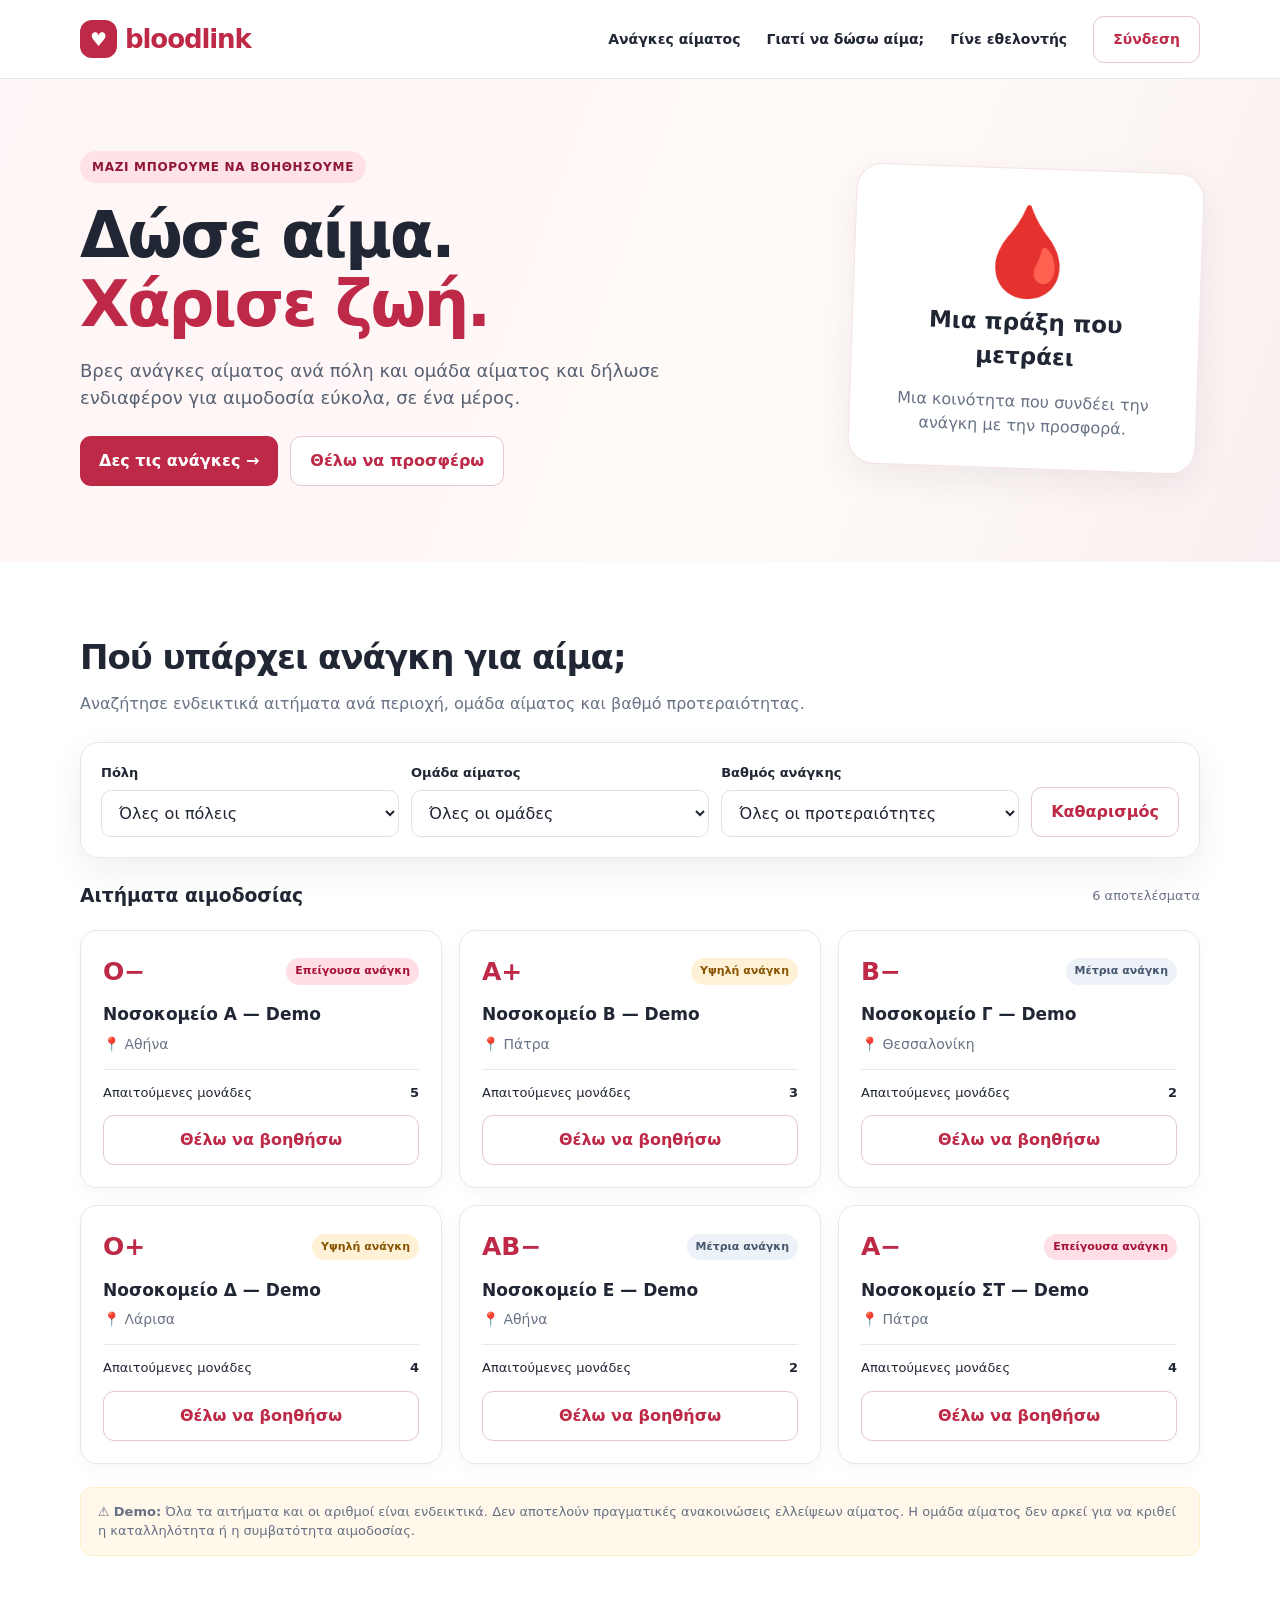
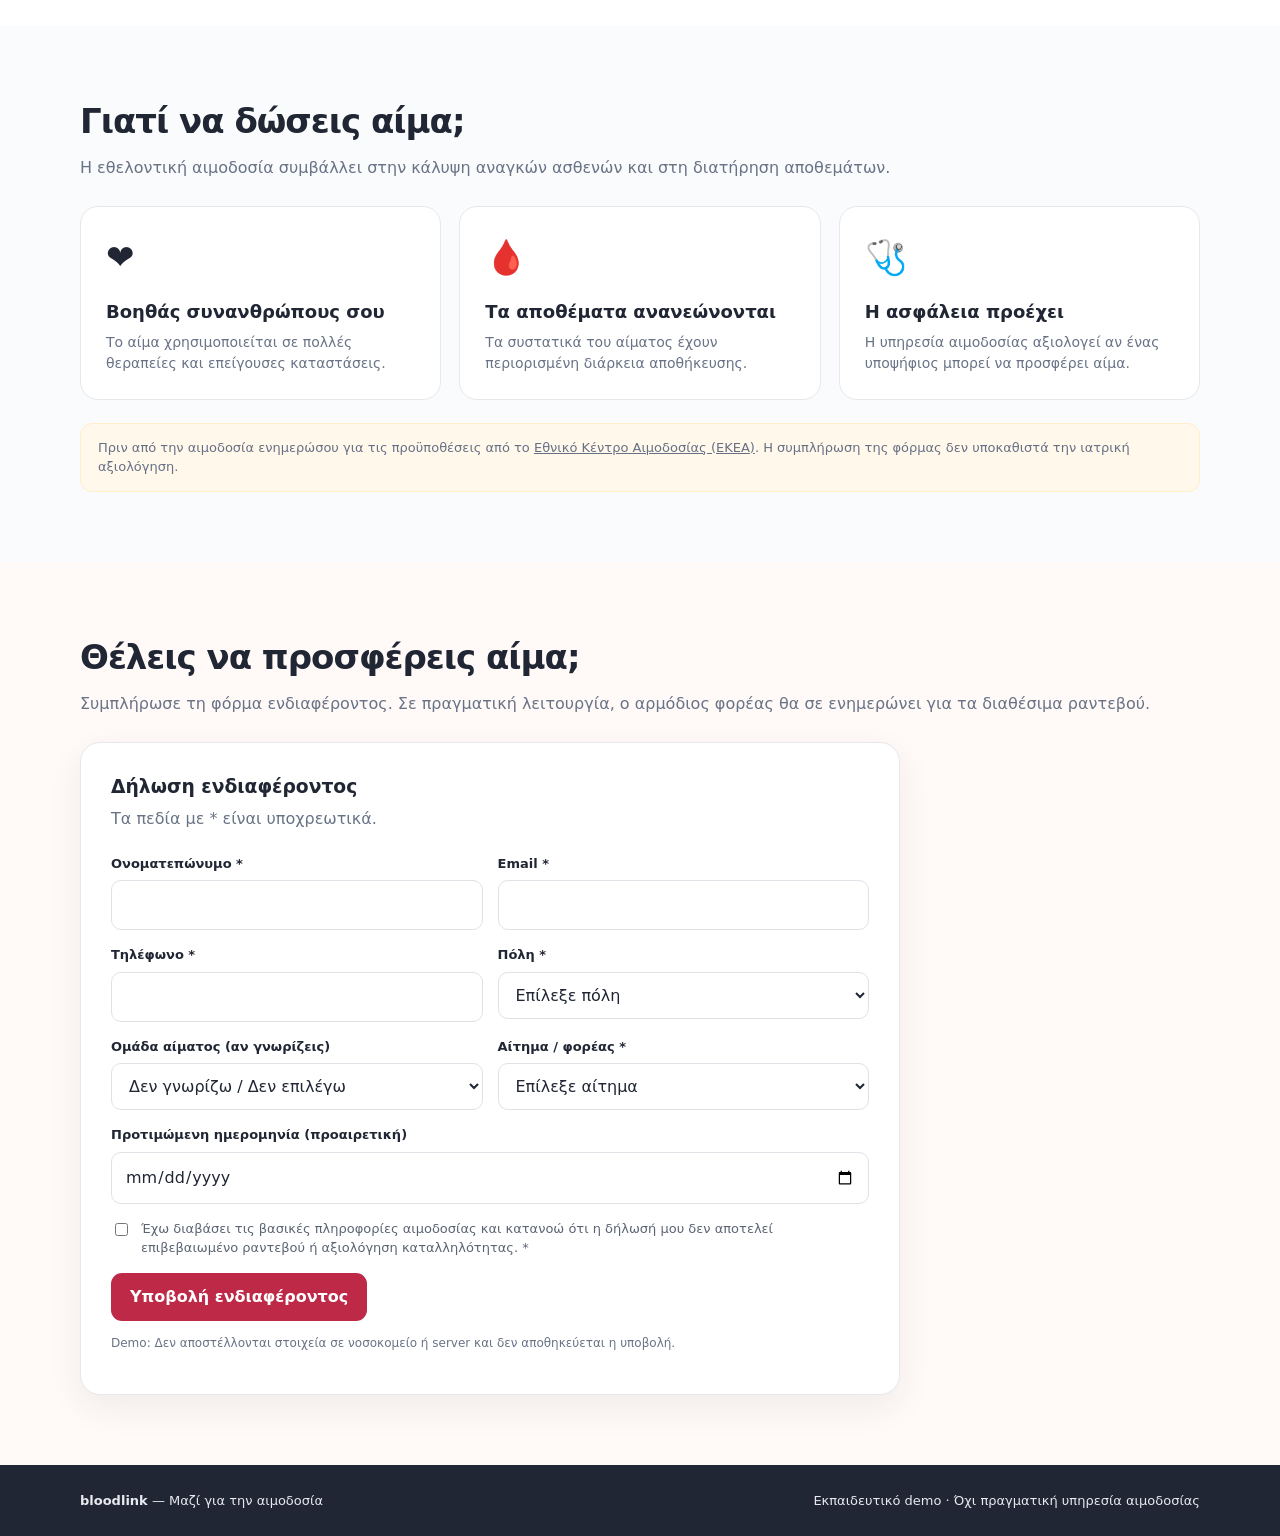
==== index.html @ 94431b00 "." ====
<!doctype html>
<html lang="el">
<head>
<meta charset="utf-8"><meta name="viewport" content="width=device-width, initial-scale=1">
<title>Bloodlink | Κάθε σταγόνα μετράει</title>
<style>
:root{--red:#bd2947;--red-dark:#8e1734;--ink:#202633;--muted:#697386;--border:#e8e8ec;--cream:#fffaf8;--surface:#fff;--soft:#fff1f3;--green:#167352;--shadow:0 12px 35px rgba(42,35,48,.07)}*{box-sizing:border-box}html{scroll-behavior:smooth}body{margin:0;background:#fff;color:var(--ink);font-family:system-ui,-apple-system,"Segoe UI",Arial,sans-serif;line-height:1.5}button,input,select{font:inherit}button{cursor:pointer}a{color:inherit;text-decoration:none}.wrap{width:min(1120px,calc(100% - 36px));margin:auto}.nav{border-bottom:1px solid var(--border);background:#fff;position:sticky;top:0;z-index:5}.nav-inner{display:flex;align-items:center;justify-content:space-between;gap:16px;height:78px}.brand{font-size:26px;font-weight:800;letter-spacing:-1.1px;color:var(--red);display:flex;align-items:center;gap:8px}.brand .mark{background:var(--red);color:#fff;border-radius:12px;padding:5px 10px;font-size:19px;letter-spacing:0}.navlinks{display:flex;align-items:center;gap:26px;font-size:14px;font-weight:600}.btn{border:0;border-radius:11px;padding:12px 19px;font-weight:700;display:inline-flex;align-items:center;justify-content:center;gap:8px}.primary{background:var(--red);color:#fff}.primary:hover{background:var(--red-dark)}.outline{background:#fff;border:1px solid #e6c6cf;color:var(--red)}.hero{background:linear-gradient(110deg,#fff5f6,#fffaf8 65%,#f8f0f0);padding:72px 0 76px}.hero-content{display:grid;grid-template-columns:1.35fr .65fr;gap:50px;align-items:center}.eyebrow{display:inline-block;background:#ffe2e8;color:var(--red-dark);font-size:12px;letter-spacing:.7px;font-weight:800;padding:7px 12px;border-radius:50px;text-transform:uppercase}h1{font-size:clamp(36px,5vw,64px);line-height:1.08;margin:18px 0 18px;letter-spacing:-2.4px}h1 span{color:var(--red)}.lead{font-size:18px;color:#576173;max-width:620px}.hero-actions{display:flex;gap:12px;flex-wrap:wrap;margin-top:25px}.hero-art{background:#fff;box-shadow:var(--shadow);border:1px solid #f6e2e6;border-radius:26px;padding:30px;text-align:center;transform:rotate(2deg)}.drop{font-size:88px;line-height:1.2}.hero-art strong{font-size:23px;display:block}.hero-art p{color:var(--muted);margin-bottom:0}.section{padding:70px 0}.section.alt{background:#fafbfc}.section-title{font-size:34px;letter-spacing:-1px;margin:0 0 9px}.sub{color:var(--muted);margin:0 0 26px}.filters{background:#fff;border:1px solid var(--border);border-radius:18px;box-shadow:var(--shadow);padding:20px;display:grid;grid-template-columns:1fr 1fr 1fr auto;gap:12px;align-items:end;margin-bottom:24px}.field label{display:block;font-size:13px;font-weight:750;margin-bottom:7px}.field input,.field select{width:100%;border:1px solid #dfe2e7;border-radius:10px;padding:12px 13px;background:#fff;color:var(--ink)}.field input:focus,.field select:focus{outline:3px solid #fbdce3;border-color:var(--red)}.results-head{display:flex;align-items:center;justify-content:space-between;gap:10px;margin:20px 0}.results-head h3{margin:0}.small{font-size:13px;color:var(--muted)}.cards{display:grid;grid-template-columns:repeat(3,minmax(0,1fr));gap:17px}.request{border:1px solid var(--border);border-radius:17px;padding:22px;background:white;box-shadow:0 5px 18px rgba(30,30,50,.035)}.request h3{margin:12px 0 6px;font-size:17px}.request p{color:var(--muted);margin:0 0 12px;font-size:14px}.topline{display:flex;align-items:center;justify-content:space-between;gap:10px}.blood{font-size:25px;font-weight:800;color:var(--red)}.urgency{border-radius:30px;padding:5px 9px;font-size:11px;font-weight:800}.urgent{background:#ffdee5;color:#a51235}.high{background:#fff1d5;color:#885400}.medium{background:#edf2f8;color:#46566d}.request .meta{margin-top:14px;padding:13px 0;border-top:1px solid var(--border);font-size:13px;display:flex;justify-content:space-between}.request .btn{width:100%}.empty{border:1px dashed #d8c8ca;border-radius:16px;padding:30px;text-align:center;color:var(--muted);grid-column:1/-1}.features{display:grid;grid-template-columns:repeat(3,1fr);gap:18px}.feature{border:1px solid var(--border);padding:25px;border-radius:18px;background:#fff}.feature .symbol{font-size:34px}.feature h3{font-size:18px;margin:15px 0 7px}.feature p{color:var(--muted);font-size:14px;margin:0}.notice{font-size:13px;color:#667085;background:#fff8eb;padding:14px 17px;border:1px solid #ffefc9;border-radius:12px;margin-top:23px}.signup{background:var(--cream)}.formgrid{display:grid;grid-template-columns:1fr 1fr;gap:15px}.form-panel{background:#fff;border:1px solid var(--border);border-radius:20px;padding:30px;box-shadow:var(--shadow);max-width:820px}.form-panel h3{margin:0 0 6px}.form-panel>p{color:var(--muted);margin:0 0 23px}.form-panel .wide{grid-column:1/-1}.check{display:flex;gap:10px;align-items:flex-start;font-size:13px;color:#5b6473}.check input{margin-top:4px}.footer{padding:26px 0;background:#212635;color:#e9e9ef}.foot{display:flex;justify-content:space-between;gap:18px;flex-wrap:wrap;font-size:13px}.modal{position:fixed;inset:0;background:rgba(28,26,35,.56);z-index:15;display:grid;place-items:center;padding:15px}.modal[hidden],#hospitalLogin[hidden],#volunteerLogin[hidden]{display:none}.dialog{width:min(470px,100%);background:#fff;border-radius:21px;padding:28px;box-shadow:0 22px 60px rgba(0,0,0,.2);position:relative}.close{position:absolute;right:15px;top:12px;border:0;background:#f5f5f6;border-radius:8px;width:32px;height:32px;font-size:20px}.role-tabs{display:flex;gap:7px;padding:5px;border-radius:11px;background:#f6f6f7;margin:18px 0}.role-tabs button{flex:1;border:none;border-radius:8px;background:transparent;padding:10px;font-weight:700}.role-tabs button.active{background:#fff;box-shadow:0 1px 5px #dedee0;color:var(--red)}.login-fields{display:grid;gap:14px}.hint{margin-top:13px;color:var(--muted);font-size:12px}.message{margin-top:14px;padding:12px;border-radius:10px;background:#e9f7f0;color:#116142;font-size:14px}.message[hidden]{display:none}.dashboard{background:#fafbfc;border:1px solid var(--border);border-radius:13px;padding:16px;margin-top:14px}.dashboard[hidden]{display:none}@media(max-width:800px){.hero-content{grid-template-columns:1fr}.hero-art{display:none}.filters{grid-template-columns:1fr 1fr}.cards,.features{grid-template-columns:1fr 1fr}.navlinks{gap:12px}.navlinks a{display:none}}@media(max-width:560px){.hero{padding:51px 0}.section{padding:51px 0}.filters,.cards,.features,.formgrid{grid-template-columns:1fr}.form-panel{padding:19px}.nav-inner{height:66px}h1{letter-spacing:-1px}}
</style>
</head>
<body>
<header class="nav"><div class="wrap nav-inner"><a class="brand" href="#top"><span class="mark">♥</span>bloodlink</a><nav class="navlinks"><a href="#requests">Ανάγκες αίματος</a><a href="#why">Γιατί να δώσω αίμα;</a><a href="#volunteer">Γίνε εθελοντής</a><button class="btn outline" id="openLogin">Σύνδεση</button></nav></div></header>
<main id="top">
<section class="hero"><div class="wrap hero-content"><div><span class="eyebrow">Μαζί μπορούμε να βοηθήσουμε</span><h1>Δώσε αίμα.<br><span>Χάρισε ζωή.</span></h1><p class="lead">Βρες ανάγκες αίματος ανά πόλη και ομάδα αίματος και δήλωσε ενδιαφέρον για αιμοδοσία εύκολα, σε ένα μέρος.</p><div class="hero-actions"><a class="btn primary" href="#requests">Δες τις ανάγκες →</a><a class="btn outline" href="#volunteer">Θέλω να προσφέρω</a></div></div><div class="hero-art"><div class="drop">🩸</div><strong>Μια πράξη που μετράει</strong><p>Μια κοινότητα που συνδέει την ανάγκη με την προσφορά.</p></div></div></section>
<section class="section" id="requests"><div class="wrap"><h2 class="section-title">Πού υπάρχει ανάγκη για αίμα;</h2><p class="sub">Αναζήτησε ενδεικτικά αιτήματα ανά περιοχή, ομάδα αίματος και βαθμό προτεραιότητας.</p><div class="filters"><div class="field"><label for="city">Πόλη</label><select id="city"><option value="">Όλες οι πόλεις</option><option>Αθήνα</option><option>Θεσσαλονίκη</option><option>Πάτρα</option><option>Λάρισα</option></select></div><div class="field"><label for="bloodType">Ομάδα αίματος</label><select id="bloodType"><option value="">Όλες οι ομάδες</option><option>O−</option><option>O+</option><option>A−</option><option>A+</option><option>B−</option><option>B+</option><option>AB−</option><option>AB+</option></select></div><div class="field"><label for="priority">Βαθμός ανάγκης</label><select id="priority"><option value="">Όλες οι προτεραιότητες</option><option value="Επείγουσα">Επείγουσα</option><option value="Υψηλή">Υψηλή</option><option value="Μέτρια">Μέτρια</option></select></div><button class="btn outline" id="clearFilters" type="button">Καθαρισμός</button></div><div class="results-head"><h3>Αιτήματα αιμοδοσίας</h3><span class="small" id="count"></span></div><div class="cards" id="cards"></div><div class="notice">⚠️ <strong>Demo:</strong> Όλα τα αιτήματα και οι αριθμοί είναι ενδεικτικά. Δεν αποτελούν πραγματικές ανακοινώσεις ελλείψεων αίματος. Η ομάδα αίματος δεν αρκεί για να κριθεί η καταλληλότητα ή η συμβατότητα αιμοδοσίας.</div></div></section>
<section class="section alt" id="why"><div class="wrap"><h2 class="section-title">Γιατί να δώσεις αίμα;</h2><p class="sub">Η εθελοντική αιμοδοσία συμβάλλει στην κάλυψη αναγκών ασθενών και στη διατήρηση αποθεμάτων.</p><div class="features"><article class="feature"><div class="symbol">❤️</div><h3>Βοηθάς συνανθρώπους σου</h3><p>Το αίμα χρησιμοποιείται σε πολλές θεραπείες και επείγουσες καταστάσεις.</p></article><article class="feature"><div class="symbol">🩸</div><h3>Τα αποθέματα ανανεώνονται</h3><p>Τα συστατικά του αίματος έχουν περιορισμένη διάρκεια αποθήκευσης.</p></article><article class="feature"><div class="symbol">🩺</div><h3>Η ασφάλεια προέχει</h3><p>Η υπηρεσία αιμοδοσίας αξιολογεί αν ένας υποψήφιος μπορεί να προσφέρει αίμα.</p></article></div><div class="notice">Πριν από την αιμοδοσία ενημερώσου για τις προϋποθέσεις από το <a href="https://ekea.gr/" target="_blank" rel="noopener noreferrer" style="text-decoration:underline">Εθνικό Κέντρο Αιμοδοσίας (ΕΚΕΑ)</a>. Η συμπλήρωση της φόρμας δεν υποκαθιστά την ιατρική αξιολόγηση.</div></div></section>
<section class="section signup" id="volunteer"><div class="wrap"><h2 class="section-title">Θέλεις να προσφέρεις αίμα;</h2><p class="sub">Συμπλήρωσε τη φόρμα ενδιαφέροντος. Σε πραγματική λειτουργία, ο αρμόδιος φορέας θα σε ενημερώνει για τα διαθέσιμα ραντεβού.</p><form class="form-panel" id="interestForm"><h3>Δήλωση ενδιαφέροντος</h3><p>Τα πεδία με * είναι υποχρεωτικά.</p><div class="formgrid"><div class="field"><label for="fullName">Ονοματεπώνυμο *</label><input id="fullName" required maxlength="100" autocomplete="name"></div><div class="field"><label for="email">Email *</label><input id="email" type="email" required autocomplete="email"></div><div class="field"><label for="phone">Τηλέφωνο *</label><input id="phone" type="tel" required autocomplete="tel" maxlength="25"></div><div class="field"><label for="formCity">Πόλη *</label><select id="formCity" required><option value="">Επίλεξε πόλη</option><option>Αθήνα</option><option>Θεσσαλονίκη</option><option>Πάτρα</option><option>Λάρισα</option></select></div><div class="field"><label for="formBlood">Ομάδα αίματος (αν γνωρίζεις)</label><select id="formBlood"><option value="">Δεν γνωρίζω / Δεν επιλέγω</option><option>O−</option><option>O+</option><option>A−</option><option>A+</option><option>B−</option><option>B+</option><option>AB−</option><option>AB+</option></select></div><div class="field"><label for="requestSelect">Αίτημα / φορέας *</label><select id="requestSelect" required></select></div><div class="field wide"><label for="preferredDate">Προτιμώμενη ημερομηνία (προαιρετική)</label><input id="preferredDate" type="date"></div><label class="check wide"><input type="checkbox" id="consent" required><span>Έχω διαβάσει τις βασικές πληροφορίες αιμοδοσίας και κατανοώ ότι η δήλωσή μου δεν αποτελεί επιβεβαιωμένο ραντεβού ή αξιολόγηση καταλληλότητας. *</span></label><div class="wide"><button class="btn primary" type="submit">Υποβολή ενδιαφέροντος</button><div id="formMessage" class="message" role="status" aria-live="polite" hidden></div><p class="hint">Demo: Δεν αποστέλλονται στοιχεία σε νοσοκομείο ή server και δεν αποθηκεύεται η υποβολή.</p></div></div></form></div></section>
</main>
<footer class="footer"><div class="wrap foot"><span><strong>bloodlink</strong> — Μαζί για την αιμοδοσία</span><span>Εκπαιδευτικό demo · Όχι πραγματική υπηρεσία αιμοδοσίας</span></div></footer>
<div class="modal" id="loginModal" hidden><div class="dialog" role="dialog" aria-modal="true" aria-labelledby="loginTitle"><button class="close" type="button" id="closeLogin" aria-label="Κλείσιμο">×</button><h2 id="loginTitle" style="margin:0">Σύνδεση στο Bloodlink</h2><p class="small">Επίλεξε τύπο λογαριασμού.</p><div class="role-tabs"><button type="button" class="active" data-role="volunteer">Εθελοντής</button><button type="button" data-role="hospital">Νοσοκομείο</button></div><div id="volunteerLogin"><p class="small">Οι εθελοντές θα ταυτοποιούνται μέσω TAXISnet στην τελική εφαρμογή.</p><button class="btn primary" type="button" id="taxisDemo" style="width:100%">Σύνδεση μέσω TAXISnet (demo)</button><p class="hint">Εκπαιδευτική προσομοίωση — δεν συνδέεται με την ΑΑΔΕ και δεν ζητά κωδικούς TAXISnet.</p></div><form id="hospitalLogin" class="login-fields" hidden><div class="field"><label for="hospitalUsername">Όνομα νοσοκομείου</label><input id="hospitalUsername" required maxlength="120" autocomplete="off" placeholder="π.χ. Γενικό Νοσοκομείο Αθηνών"></div><div class="field"><label for="hospitalPassword">Κωδικός πρόσβασης</label><input id="hospitalPassword" type="password" required autocomplete="off" placeholder="Δοκιμαστικός κωδικός"></div><button class="btn primary" type="submit">Σύνδεση νοσοκομείου (demo)</button><p class="hint">Χρησιμοποίησε μόνο δοκιμαστικό κωδικό. Δεν υπάρχει πραγματική ταυτοποίηση.</p></form><div id="loginResult" class="dashboard" hidden aria-live="polite"></div></div></div>
<script>
const defaultRequests=[{id:1,hospital:'Νοσοκομείο Α — Demo',city:'Αθήνα',blood:'O−',units:5,priority:'Επείγουσα'},{id:2,hospital:'Νοσοκομείο Β — Demo',city:'Πάτρα',blood:'A+',units:3,priority:'Υψηλή'},{id:3,hospital:'Νοσοκομείο Γ — Demo',city:'Θεσσαλονίκη',blood:'B−',units:2,priority:'Μέτρια'},{id:4,hospital:'Νοσοκομείο Δ — Demo',city:'Λάρισα',blood:'O+',units:4,priority:'Υψηλή'},{id:5,hospital:'Νοσοκομείο Ε — Demo',city:'Αθήνα',blood:'AB−',units:2,priority:'Μέτρια'},{id:6,hospital:'Νοσοκομείο ΣΤ — Demo',city:'Πάτρα',blood:'A−',units:4,priority:'Επείγουσα'}];
const requests=JSON.parse(localStorage.getItem('bloodlink_demo_requests')||'null')||defaultRequests;
const cards=document.getElementById('cards'),selCity=document.getElementById('city'),selBlood=document.getElementById('bloodType'),selPriority=document.getElementById('priority');
function render(){const filtered=requests.filter(x=>(!selCity.value||selCity.value===x.city)&&(!selBlood.value||selBlood.value===x.blood)&&(!selPriority.value||selPriority.value===x.priority));document.getElementById('count').textContent=filtered.length+' αποτελέσματα';cards.replaceChildren();if(!filtered.length){const e=document.createElement('div');e.className='empty';e.textContent='Δεν βρέθηκαν αιτήματα με αυτά τα φίλτρα.';cards.append(e);return}for(const x of filtered){const article=document.createElement('article');article.className='request';const cls=x.priority==='Επείγουσα'?'urgent':x.priority==='Υψηλή'?'high':'medium';article.innerHTML=`<div class="topline"><span class="blood">${x.blood}</span><span class="urgency ${cls}">${x.priority} ανάγκη</span></div><h3>${x.hospital}</h3><p>📍 ${x.city}</p><div class="meta"><span>Απαιτούμενες μονάδες</span><strong>${x.units}</strong></div><button class="btn outline" type="button">Θέλω να βοηθήσω</button>`;article.querySelector('button').addEventListener('click',()=>{document.getElementById('requestSelect').value=String(x.id);document.getElementById('formCity').value=x.city;document.getElementById('volunteer').scrollIntoView({behavior:'smooth'});});cards.append(article)}}
[selCity,selBlood,selPriority].forEach(x=>x.addEventListener('change',render));document.getElementById('clearFilters').addEventListener('click',()=>{selCity.value='';selBlood.value='';selPriority.value='';render()});const rq=document.getElementById('requestSelect');rq.add(new Option('Επίλεξε αίτημα',''));for(const r of requests)rq.add(new Option(`${r.hospital} (${r.city}, ${r.blood})`,String(r.id)));render();document.getElementById('preferredDate').min=new Date().toLocaleDateString('en-CA');document.getElementById('interestForm').addEventListener('submit',ev=>{ev.preventDefault();const out=document.getElementById('formMessage');out.textContent='Η φόρμα συμπληρώθηκε επιτυχώς (demo). Σε πραγματική λειτουργία, ο αρμόδιος φορέας θα σε ειδοποιήσει για τη διαθεσιμότητα ραντεβού. Δεν έχει αποσταλεί ή αποθηκευτεί κάποιο αίτημα.';out.hidden=false;out.scrollIntoView({behavior:'smooth',block:'nearest'});});
const modal=document.getElementById('loginModal'),result=document.getElementById('loginResult');
let role='volunteer';
const volunteerLogin=document.getElementById('volunteerLogin'),hospitalLogin=document.getElementById('hospitalLogin');
document.getElementById('openLogin').addEventListener('click',()=>{modal.hidden=false;result.hidden=true;document.getElementById('taxisDemo').focus()});
function closeModal(){modal.hidden=true;hospitalLogin.reset();result.hidden=true}
document.getElementById('closeLogin').addEventListener('click',closeModal);
modal.addEventListener('click',e=>{if(e.target===modal)closeModal()});
document.addEventListener('keydown',e=>{if(e.key==='Escape'&&!modal.hidden)closeModal()});
document.querySelectorAll('[data-role]').forEach(b=>b.addEventListener('click',()=>{role=b.dataset.role;document.querySelectorAll('[data-role]').forEach(x=>x.classList.toggle('active',x===b));volunteerLogin.hidden=role!=='volunteer';hospitalLogin.hidden=role!=='hospital';result.hidden=true;}));
function showLoginDemo(title,description){result.replaceChildren();const head=document.createElement('strong');head.textContent=title;const line=document.createElement('p');line.textContent=description;result.append(head,line);result.hidden=false;}
document.getElementById('taxisDemo').addEventListener('click',()=>{sessionStorage.setItem('bloodlink_demo_role','volunteer');location.href='volunteer-dashboard.html';});
hospitalLogin.addEventListener('submit',e=>{e.preventDefault();const name=document.getElementById('hospitalUsername').value.trim();if(!name)return;sessionStorage.setItem('bloodlink_demo_role','hospital');sessionStorage.setItem('bloodlink_demo_hospital',name);document.getElementById('hospitalPassword').value='';location.href='hospital-dashboard.html';});
</script>
</body></html>
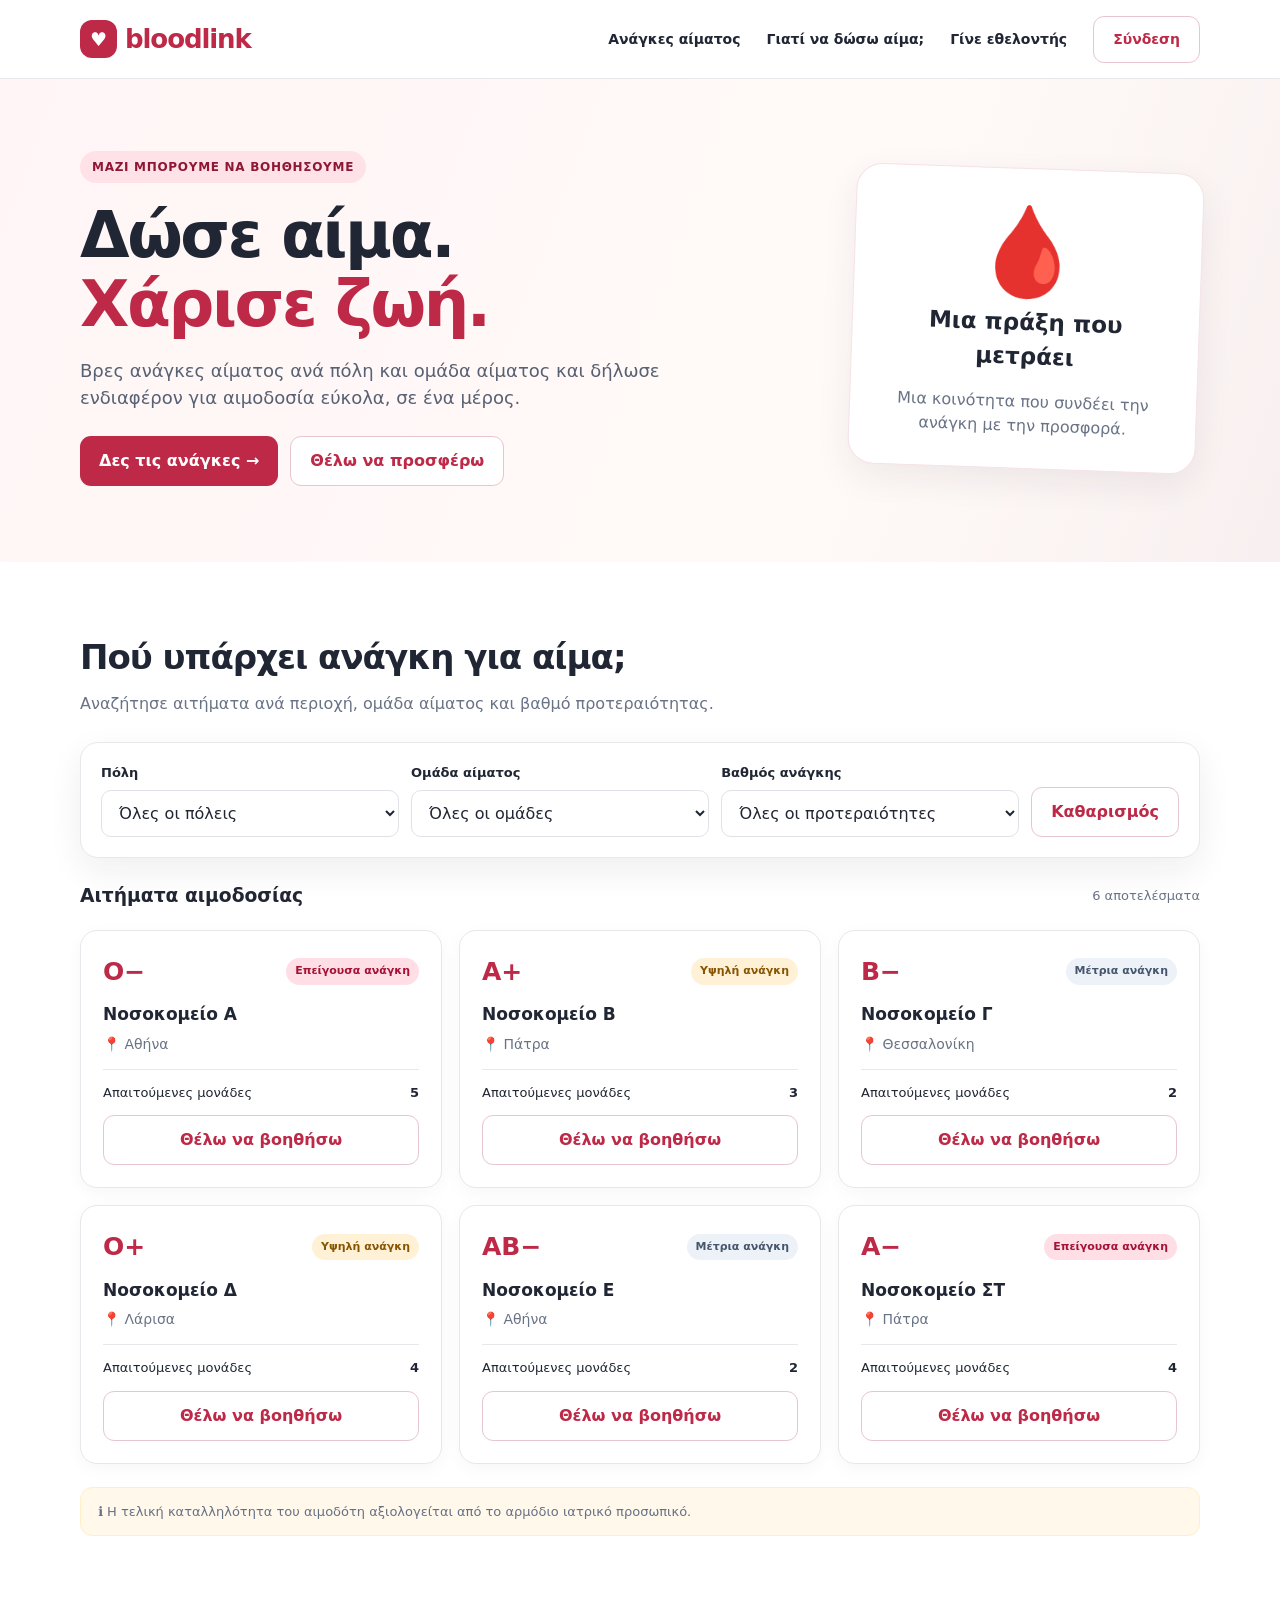
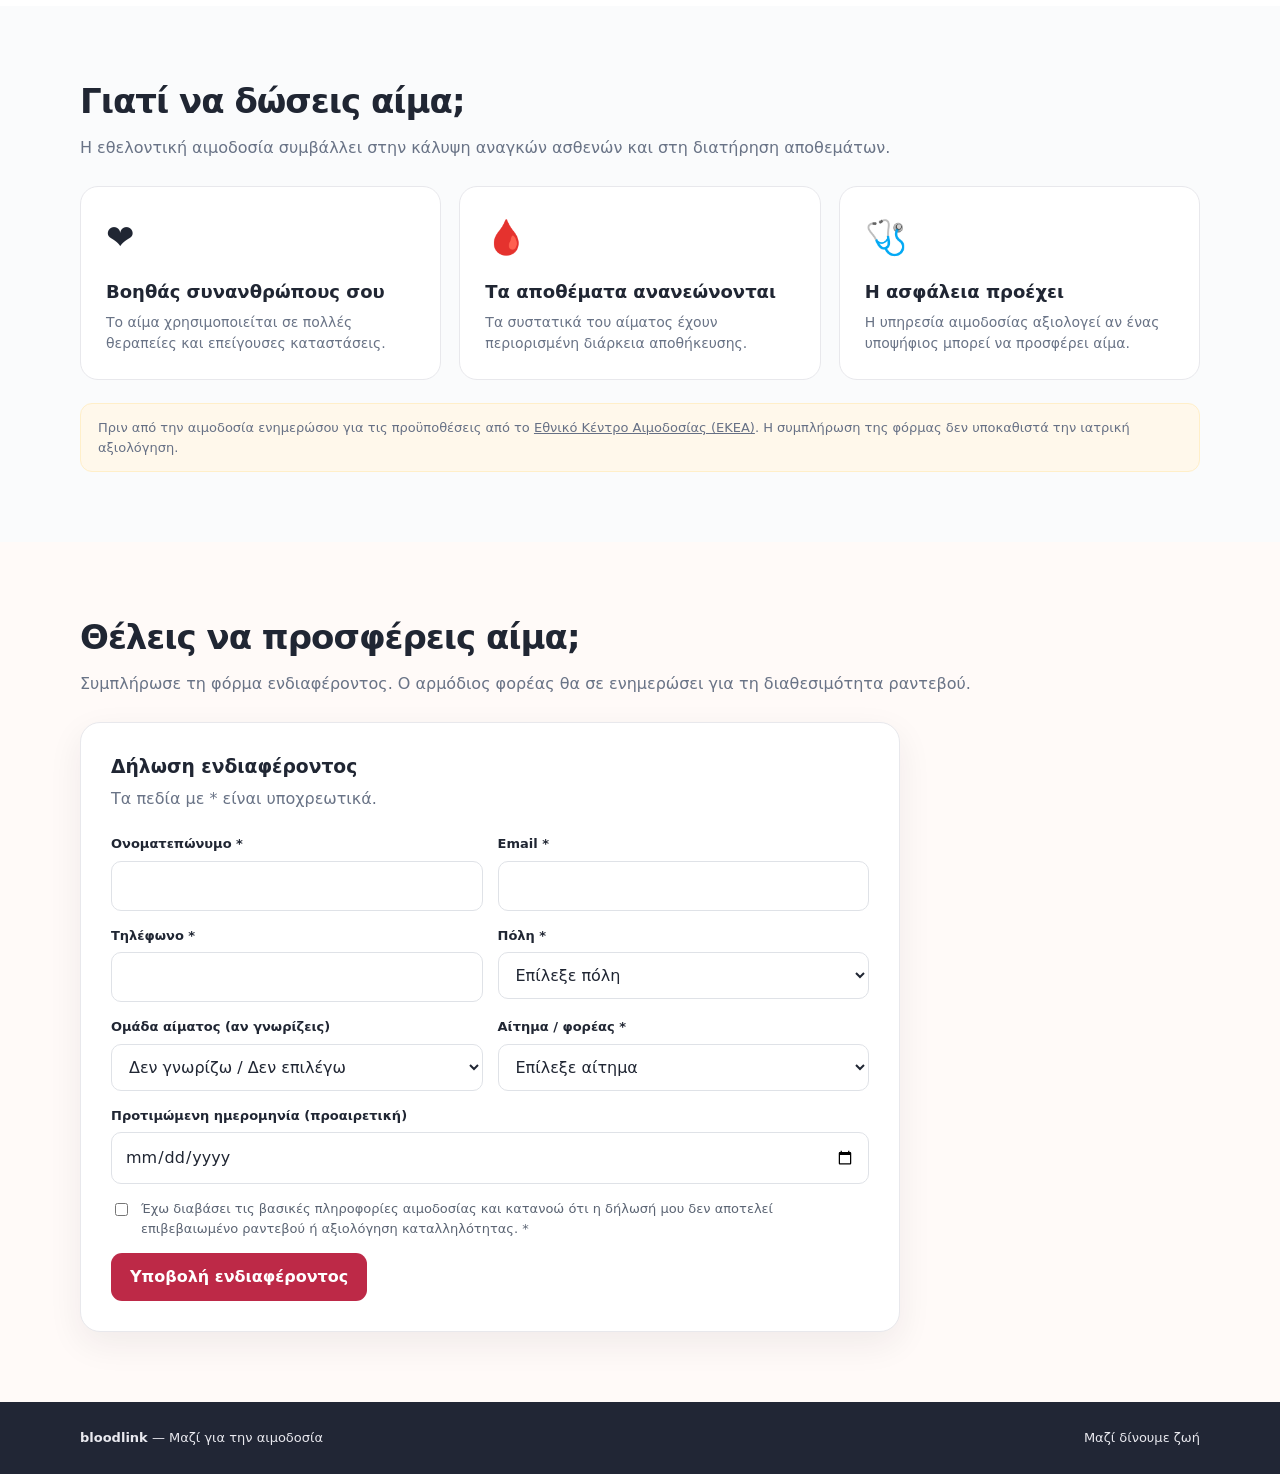
==== commit 593ad7a1: "..." ====
--- a/index.html
+++ b/index.html
@@ -11,29 +11,29 @@
 <header class="nav"><div class="wrap nav-inner"><a class="brand" href="#top"><span class="mark">♥</span>bloodlink</a><nav class="navlinks"><a href="#requests">Ανάγκες αίματος</a><a href="#why">Γιατί να δώσω αίμα;</a><a href="#volunteer">Γίνε εθελοντής</a><button class="btn outline" id="openLogin">Σύνδεση</button></nav></div></header>
 <main id="top">
 <section class="hero"><div class="wrap hero-content"><div><span class="eyebrow">Μαζί μπορούμε να βοηθήσουμε</span><h1>Δώσε αίμα.<br><span>Χάρισε ζωή.</span></h1><p class="lead">Βρες ανάγκες αίματος ανά πόλη και ομάδα αίματος και δήλωσε ενδιαφέρον για αιμοδοσία εύκολα, σε ένα μέρος.</p><div class="hero-actions"><a class="btn primary" href="#requests">Δες τις ανάγκες →</a><a class="btn outline" href="#volunteer">Θέλω να προσφέρω</a></div></div><div class="hero-art"><div class="drop">🩸</div><strong>Μια πράξη που μετράει</strong><p>Μια κοινότητα που συνδέει την ανάγκη με την προσφορά.</p></div></div></section>
-<section class="section" id="requests"><div class="wrap"><h2 class="section-title">Πού υπάρχει ανάγκη για αίμα;</h2><p class="sub">Αναζήτησε ενδεικτικά αιτήματα ανά περιοχή, ομάδα αίματος και βαθμό προτεραιότητας.</p><div class="filters"><div class="field"><label for="city">Πόλη</label><select id="city"><option value="">Όλες οι πόλεις</option><option>Αθήνα</option><option>Θεσσαλονίκη</option><option>Πάτρα</option><option>Λάρισα</option></select></div><div class="field"><label for="bloodType">Ομάδα αίματος</label><select id="bloodType"><option value="">Όλες οι ομάδες</option><option>O−</option><option>O+</option><option>A−</option><option>A+</option><option>B−</option><option>B+</option><option>AB−</option><option>AB+</option></select></div><div class="field"><label for="priority">Βαθμός ανάγκης</label><select id="priority"><option value="">Όλες οι προτεραιότητες</option><option value="Επείγουσα">Επείγουσα</option><option value="Υψηλή">Υψηλή</option><option value="Μέτρια">Μέτρια</option></select></div><button class="btn outline" id="clearFilters" type="button">Καθαρισμός</button></div><div class="results-head"><h3>Αιτήματα αιμοδοσίας</h3><span class="small" id="count"></span></div><div class="cards" id="cards"></div><div class="notice">⚠️ <strong>Demo:</strong> Όλα τα αιτήματα και οι αριθμοί είναι ενδεικτικά. Δεν αποτελούν πραγματικές ανακοινώσεις ελλείψεων αίματος. Η ομάδα αίματος δεν αρκεί για να κριθεί η καταλληλότητα ή η συμβατότητα αιμοδοσίας.</div></div></section>
+<section class="section" id="requests"><div class="wrap"><h2 class="section-title">Πού υπάρχει ανάγκη για αίμα;</h2><p class="sub">Αναζήτησε αιτήματα ανά περιοχή, ομάδα αίματος και βαθμό προτεραιότητας.</p><div class="filters"><div class="field"><label for="city">Πόλη</label><select id="city"><option value="">Όλες οι πόλεις</option><option>Αθήνα</option><option>Θεσσαλονίκη</option><option>Πάτρα</option><option>Λάρισα</option></select></div><div class="field"><label for="bloodType">Ομάδα αίματος</label><select id="bloodType"><option value="">Όλες οι ομάδες</option><option>O−</option><option>O+</option><option>A−</option><option>A+</option><option>B−</option><option>B+</option><option>AB−</option><option>AB+</option></select></div><div class="field"><label for="priority">Βαθμός ανάγκης</label><select id="priority"><option value="">Όλες οι προτεραιότητες</option><option value="Επείγουσα">Επείγουσα</option><option value="Υψηλή">Υψηλή</option><option value="Μέτρια">Μέτρια</option></select></div><button class="btn outline" id="clearFilters" type="button">Καθαρισμός</button></div><div class="results-head"><h3>Αιτήματα αιμοδοσίας</h3><span class="small" id="count"></span></div><div class="cards" id="cards"></div><div class="notice">ℹ️ Η τελική καταλληλότητα του αιμοδότη αξιολογείται από το αρμόδιο ιατρικό προσωπικό.</div></div></section>
 <section class="section alt" id="why"><div class="wrap"><h2 class="section-title">Γιατί να δώσεις αίμα;</h2><p class="sub">Η εθελοντική αιμοδοσία συμβάλλει στην κάλυψη αναγκών ασθενών και στη διατήρηση αποθεμάτων.</p><div class="features"><article class="feature"><div class="symbol">❤️</div><h3>Βοηθάς συνανθρώπους σου</h3><p>Το αίμα χρησιμοποιείται σε πολλές θεραπείες και επείγουσες καταστάσεις.</p></article><article class="feature"><div class="symbol">🩸</div><h3>Τα αποθέματα ανανεώνονται</h3><p>Τα συστατικά του αίματος έχουν περιορισμένη διάρκεια αποθήκευσης.</p></article><article class="feature"><div class="symbol">🩺</div><h3>Η ασφάλεια προέχει</h3><p>Η υπηρεσία αιμοδοσίας αξιολογεί αν ένας υποψήφιος μπορεί να προσφέρει αίμα.</p></article></div><div class="notice">Πριν από την αιμοδοσία ενημερώσου για τις προϋποθέσεις από το <a href="https://ekea.gr/" target="_blank" rel="noopener noreferrer" style="text-decoration:underline">Εθνικό Κέντρο Αιμοδοσίας (ΕΚΕΑ)</a>. Η συμπλήρωση της φόρμας δεν υποκαθιστά την ιατρική αξιολόγηση.</div></div></section>
-<section class="section signup" id="volunteer"><div class="wrap"><h2 class="section-title">Θέλεις να προσφέρεις αίμα;</h2><p class="sub">Συμπλήρωσε τη φόρμα ενδιαφέροντος. Σε πραγματική λειτουργία, ο αρμόδιος φορέας θα σε ενημερώνει για τα διαθέσιμα ραντεβού.</p><form class="form-panel" id="interestForm"><h3>Δήλωση ενδιαφέροντος</h3><p>Τα πεδία με * είναι υποχρεωτικά.</p><div class="formgrid"><div class="field"><label for="fullName">Ονοματεπώνυμο *</label><input id="fullName" required maxlength="100" autocomplete="name"></div><div class="field"><label for="email">Email *</label><input id="email" type="email" required autocomplete="email"></div><div class="field"><label for="phone">Τηλέφωνο *</label><input id="phone" type="tel" required autocomplete="tel" maxlength="25"></div><div class="field"><label for="formCity">Πόλη *</label><select id="formCity" required><option value="">Επίλεξε πόλη</option><option>Αθήνα</option><option>Θεσσαλονίκη</option><option>Πάτρα</option><option>Λάρισα</option></select></div><div class="field"><label for="formBlood">Ομάδα αίματος (αν γνωρίζεις)</label><select id="formBlood"><option value="">Δεν γνωρίζω / Δεν επιλέγω</option><option>O−</option><option>O+</option><option>A−</option><option>A+</option><option>B−</option><option>B+</option><option>AB−</option><option>AB+</option></select></div><div class="field"><label for="requestSelect">Αίτημα / φορέας *</label><select id="requestSelect" required></select></div><div class="field wide"><label for="preferredDate">Προτιμώμενη ημερομηνία (προαιρετική)</label><input id="preferredDate" type="date"></div><label class="check wide"><input type="checkbox" id="consent" required><span>Έχω διαβάσει τις βασικές πληροφορίες αιμοδοσίας και κατανοώ ότι η δήλωσή μου δεν αποτελεί επιβεβαιωμένο ραντεβού ή αξιολόγηση καταλληλότητας. *</span></label><div class="wide"><button class="btn primary" type="submit">Υποβολή ενδιαφέροντος</button><div id="formMessage" class="message" role="status" aria-live="polite" hidden></div><p class="hint">Demo: Δεν αποστέλλονται στοιχεία σε νοσοκομείο ή server και δεν αποθηκεύεται η υποβολή.</p></div></div></form></div></section>
+<section class="section signup" id="volunteer"><div class="wrap"><h2 class="section-title">Θέλεις να προσφέρεις αίμα;</h2><p class="sub">Συμπλήρωσε τη φόρμα ενδιαφέροντος. Ο αρμόδιος φορέας θα σε ενημερώσει για τη διαθεσιμότητα ραντεβού.</p><form class="form-panel" id="interestForm"><h3>Δήλωση ενδιαφέροντος</h3><p>Τα πεδία με * είναι υποχρεωτικά.</p><div class="formgrid"><div class="field"><label for="fullName">Ονοματεπώνυμο *</label><input id="fullName" required maxlength="100" autocomplete="name"></div><div class="field"><label for="email">Email *</label><input id="email" type="email" required autocomplete="email"></div><div class="field"><label for="phone">Τηλέφωνο *</label><input id="phone" type="tel" required autocomplete="tel" maxlength="25"></div><div class="field"><label for="formCity">Πόλη *</label><select id="formCity" required><option value="">Επίλεξε πόλη</option><option>Αθήνα</option><option>Θεσσαλονίκη</option><option>Πάτρα</option><option>Λάρισα</option></select></div><div class="field"><label for="formBlood">Ομάδα αίματος (αν γνωρίζεις)</label><select id="formBlood"><option value="">Δεν γνωρίζω / Δεν επιλέγω</option><option>O−</option><option>O+</option><option>A−</option><option>A+</option><option>B−</option><option>B+</option><option>AB−</option><option>AB+</option></select></div><div class="field"><label for="requestSelect">Αίτημα / φορέας *</label><select id="requestSelect" required></select></div><div class="field wide"><label for="preferredDate">Προτιμώμενη ημερομηνία (προαιρετική)</label><input id="preferredDate" type="date"></div><label class="check wide"><input type="checkbox" id="consent" required><span>Έχω διαβάσει τις βασικές πληροφορίες αιμοδοσίας και κατανοώ ότι η δήλωσή μου δεν αποτελεί επιβεβαιωμένο ραντεβού ή αξιολόγηση καταλληλότητας. *</span></label><div class="wide"><button class="btn primary" type="submit">Υποβολή ενδιαφέροντος</button><div id="formMessage" class="message" role="status" aria-live="polite" hidden></div></div></div></form></div></section>
 </main>
-<footer class="footer"><div class="wrap foot"><span><strong>bloodlink</strong> — Μαζί για την αιμοδοσία</span><span>Εκπαιδευτικό demo · Όχι πραγματική υπηρεσία αιμοδοσίας</span></div></footer>
-<div class="modal" id="loginModal" hidden><div class="dialog" role="dialog" aria-modal="true" aria-labelledby="loginTitle"><button class="close" type="button" id="closeLogin" aria-label="Κλείσιμο">×</button><h2 id="loginTitle" style="margin:0">Σύνδεση στο Bloodlink</h2><p class="small">Επίλεξε τύπο λογαριασμού.</p><div class="role-tabs"><button type="button" class="active" data-role="volunteer">Εθελοντής</button><button type="button" data-role="hospital">Νοσοκομείο</button></div><div id="volunteerLogin"><p class="small">Οι εθελοντές θα ταυτοποιούνται μέσω TAXISnet στην τελική εφαρμογή.</p><button class="btn primary" type="button" id="taxisDemo" style="width:100%">Σύνδεση μέσω TAXISnet (demo)</button><p class="hint">Εκπαιδευτική προσομοίωση — δεν συνδέεται με την ΑΑΔΕ και δεν ζητά κωδικούς TAXISnet.</p></div><form id="hospitalLogin" class="login-fields" hidden><div class="field"><label for="hospitalUsername">Όνομα νοσοκομείου</label><input id="hospitalUsername" required maxlength="120" autocomplete="off" placeholder="π.χ. Γενικό Νοσοκομείο Αθηνών"></div><div class="field"><label for="hospitalPassword">Κωδικός πρόσβασης</label><input id="hospitalPassword" type="password" required autocomplete="off" placeholder="Δοκιμαστικός κωδικός"></div><button class="btn primary" type="submit">Σύνδεση νοσοκομείου (demo)</button><p class="hint">Χρησιμοποίησε μόνο δοκιμαστικό κωδικό. Δεν υπάρχει πραγματική ταυτοποίηση.</p></form><div id="loginResult" class="dashboard" hidden aria-live="polite"></div></div></div>
+<footer class="footer"><div class="wrap foot"><span><strong>bloodlink</strong> — Μαζί για την αιμοδοσία</span><span>Μαζί δίνουμε ζωή</span></div></footer>
+<div class="modal" id="loginModal" hidden><div class="dialog" role="dialog" aria-modal="true" aria-labelledby="loginTitle"><button class="close" type="button" id="closeLogin" aria-label="Κλείσιμο">×</button><h2 id="loginTitle" style="margin:0">Σύνδεση στο Bloodlink</h2><p class="small">Επίλεξε τύπο λογαριασμού.</p><div class="role-tabs"><button type="button" class="active" data-role="volunteer">Εθελοντής</button><button type="button" data-role="hospital">Νοσοκομείο</button></div><form id="volunteerLogin" class="login-fields"><p class="small">Σύνδεση εθελοντή</p><div class="field"><label for="volunteerUsername">Όνομα χρήστη</label><input id="volunteerUsername" type="text" required maxlength="80" autocomplete="off" placeholder="Όνομα χρήστη"></div><div class="field"><label for="volunteerPassword">Κωδικός πρόσβασης</label><input id="volunteerPassword" type="password" required minlength="1" autocomplete="off" placeholder="Κωδικός πρόσβασης"></div><button class="btn primary" type="submit">Σύνδεση εθελοντή</button><p class="hint">Για την εργασία χρησιμοποίησε μόνο δοκιμαστικά στοιχεία, όχι πραγματικούς κωδικούς TAXISnet.</p></form><form id="hospitalLogin" class="login-fields" hidden><div class="field"><label for="hospitalUsername">Όνομα νοσοκομείου</label><input id="hospitalUsername" required maxlength="120" autocomplete="off" placeholder="π.χ. Γενικό Νοσοκομείο Αθηνών"></div><div class="field"><label for="hospitalPassword">Κωδικός πρόσβασης</label><input id="hospitalPassword" type="password" required autocomplete="off" placeholder="Κωδικός πρόσβασης"></div><button class="btn primary" type="submit">Σύνδεση νοσοκομείου</button></form><div id="loginResult" class="dashboard" hidden aria-live="polite"></div></div></div>
 <script>
-const defaultRequests=[{id:1,hospital:'Νοσοκομείο Α — Demo',city:'Αθήνα',blood:'O−',units:5,priority:'Επείγουσα'},{id:2,hospital:'Νοσοκομείο Β — Demo',city:'Πάτρα',blood:'A+',units:3,priority:'Υψηλή'},{id:3,hospital:'Νοσοκομείο Γ — Demo',city:'Θεσσαλονίκη',blood:'B−',units:2,priority:'Μέτρια'},{id:4,hospital:'Νοσοκομείο Δ — Demo',city:'Λάρισα',blood:'O+',units:4,priority:'Υψηλή'},{id:5,hospital:'Νοσοκομείο Ε — Demo',city:'Αθήνα',blood:'AB−',units:2,priority:'Μέτρια'},{id:6,hospital:'Νοσοκομείο ΣΤ — Demo',city:'Πάτρα',blood:'A−',units:4,priority:'Επείγουσα'}];
+const defaultRequests=[{id:1,hospital:'Νοσοκομείο Α',city:'Αθήνα',blood:'O−',units:5,priority:'Επείγουσα'},{id:2,hospital:'Νοσοκομείο Β',city:'Πάτρα',blood:'A+',units:3,priority:'Υψηλή'},{id:3,hospital:'Νοσοκομείο Γ',city:'Θεσσαλονίκη',blood:'B−',units:2,priority:'Μέτρια'},{id:4,hospital:'Νοσοκομείο Δ',city:'Λάρισα',blood:'O+',units:4,priority:'Υψηλή'},{id:5,hospital:'Νοσοκομείο Ε',city:'Αθήνα',blood:'AB−',units:2,priority:'Μέτρια'},{id:6,hospital:'Νοσοκομείο ΣΤ',city:'Πάτρα',blood:'A−',units:4,priority:'Επείγουσα'}];
 const requests=JSON.parse(localStorage.getItem('bloodlink_demo_requests')||'null')||defaultRequests;
 const cards=document.getElementById('cards'),selCity=document.getElementById('city'),selBlood=document.getElementById('bloodType'),selPriority=document.getElementById('priority');
 function render(){const filtered=requests.filter(x=>(!selCity.value||selCity.value===x.city)&&(!selBlood.value||selBlood.value===x.blood)&&(!selPriority.value||selPriority.value===x.priority));document.getElementById('count').textContent=filtered.length+' αποτελέσματα';cards.replaceChildren();if(!filtered.length){const e=document.createElement('div');e.className='empty';e.textContent='Δεν βρέθηκαν αιτήματα με αυτά τα φίλτρα.';cards.append(e);return}for(const x of filtered){const article=document.createElement('article');article.className='request';const cls=x.priority==='Επείγουσα'?'urgent':x.priority==='Υψηλή'?'high':'medium';article.innerHTML=`<div class="topline"><span class="blood">${x.blood}</span><span class="urgency ${cls}">${x.priority} ανάγκη</span></div><h3>${x.hospital}</h3><p>📍 ${x.city}</p><div class="meta"><span>Απαιτούμενες μονάδες</span><strong>${x.units}</strong></div><button class="btn outline" type="button">Θέλω να βοηθήσω</button>`;article.querySelector('button').addEventListener('click',()=>{document.getElementById('requestSelect').value=String(x.id);document.getElementById('formCity').value=x.city;document.getElementById('volunteer').scrollIntoView({behavior:'smooth'});});cards.append(article)}}
-[selCity,selBlood,selPriority].forEach(x=>x.addEventListener('change',render));document.getElementById('clearFilters').addEventListener('click',()=>{selCity.value='';selBlood.value='';selPriority.value='';render()});const rq=document.getElementById('requestSelect');rq.add(new Option('Επίλεξε αίτημα',''));for(const r of requests)rq.add(new Option(`${r.hospital} (${r.city}, ${r.blood})`,String(r.id)));render();document.getElementById('preferredDate').min=new Date().toLocaleDateString('en-CA');document.getElementById('interestForm').addEventListener('submit',ev=>{ev.preventDefault();const out=document.getElementById('formMessage');out.textContent='Η φόρμα συμπληρώθηκε επιτυχώς (demo). Σε πραγματική λειτουργία, ο αρμόδιος φορέας θα σε ειδοποιήσει για τη διαθεσιμότητα ραντεβού. Δεν έχει αποσταλεί ή αποθηκευτεί κάποιο αίτημα.';out.hidden=false;out.scrollIntoView({behavior:'smooth',block:'nearest'});});
+[selCity,selBlood,selPriority].forEach(x=>x.addEventListener('change',render));document.getElementById('clearFilters').addEventListener('click',()=>{selCity.value='';selBlood.value='';selPriority.value='';render()});const rq=document.getElementById('requestSelect');rq.add(new Option('Επίλεξε αίτημα',''));for(const r of requests)rq.add(new Option(`${r.hospital} (${r.city}, ${r.blood})`,String(r.id)));render();document.getElementById('preferredDate').min=new Date().toLocaleDateString('en-CA');document.getElementById('interestForm').addEventListener('submit',ev=>{ev.preventDefault();const out=document.getElementById('formMessage');out.textContent='Η δήλωση ενδιαφέροντος καταχωρήθηκε στην τρέχουσα προβολή. Θα ενημερωθείς για τα διαθέσιμα ραντεβού όταν επικοινωνήσει μαζί σου ο αρμόδιος φορέας.';out.hidden=false;out.scrollIntoView({behavior:'smooth',block:'nearest'});});
 const modal=document.getElementById('loginModal'),result=document.getElementById('loginResult');
 let role='volunteer';
 const volunteerLogin=document.getElementById('volunteerLogin'),hospitalLogin=document.getElementById('hospitalLogin');
-document.getElementById('openLogin').addEventListener('click',()=>{modal.hidden=false;result.hidden=true;document.getElementById('taxisDemo').focus()});
-function closeModal(){modal.hidden=true;hospitalLogin.reset();result.hidden=true}
+document.getElementById('openLogin').addEventListener('click',()=>{modal.hidden=false;result.hidden=true;document.getElementById('volunteerUsername').focus()});
+function closeModal(){modal.hidden=true;hospitalLogin.reset();volunteerLogin.reset();result.hidden=true}
 document.getElementById('closeLogin').addEventListener('click',closeModal);
 modal.addEventListener('click',e=>{if(e.target===modal)closeModal()});
 document.addEventListener('keydown',e=>{if(e.key==='Escape'&&!modal.hidden)closeModal()});
 document.querySelectorAll('[data-role]').forEach(b=>b.addEventListener('click',()=>{role=b.dataset.role;document.querySelectorAll('[data-role]').forEach(x=>x.classList.toggle('active',x===b));volunteerLogin.hidden=role!=='volunteer';hospitalLogin.hidden=role!=='hospital';result.hidden=true;}));
 function showLoginDemo(title,description){result.replaceChildren();const head=document.createElement('strong');head.textContent=title;const line=document.createElement('p');line.textContent=description;result.append(head,line);result.hidden=false;}
-document.getElementById('taxisDemo').addEventListener('click',()=>{sessionStorage.setItem('bloodlink_demo_role','volunteer');location.href='volunteer-dashboard.html';});
+volunteerLogin.addEventListener('submit',e=>{e.preventDefault();const username=document.getElementById('volunteerUsername').value.trim();if(!username)return;sessionStorage.setItem('bloodlink_demo_role','volunteer');sessionStorage.setItem('bloodlink_volunteer_username',username);volunteerLogin.reset();location.href='volunteer-dashboard.html';});
 hospitalLogin.addEventListener('submit',e=>{e.preventDefault();const name=document.getElementById('hospitalUsername').value.trim();if(!name)return;sessionStorage.setItem('bloodlink_demo_role','hospital');sessionStorage.setItem('bloodlink_demo_hospital',name);document.getElementById('hospitalPassword').value='';location.href='hospital-dashboard.html';});
 </script>
 </body></html>
